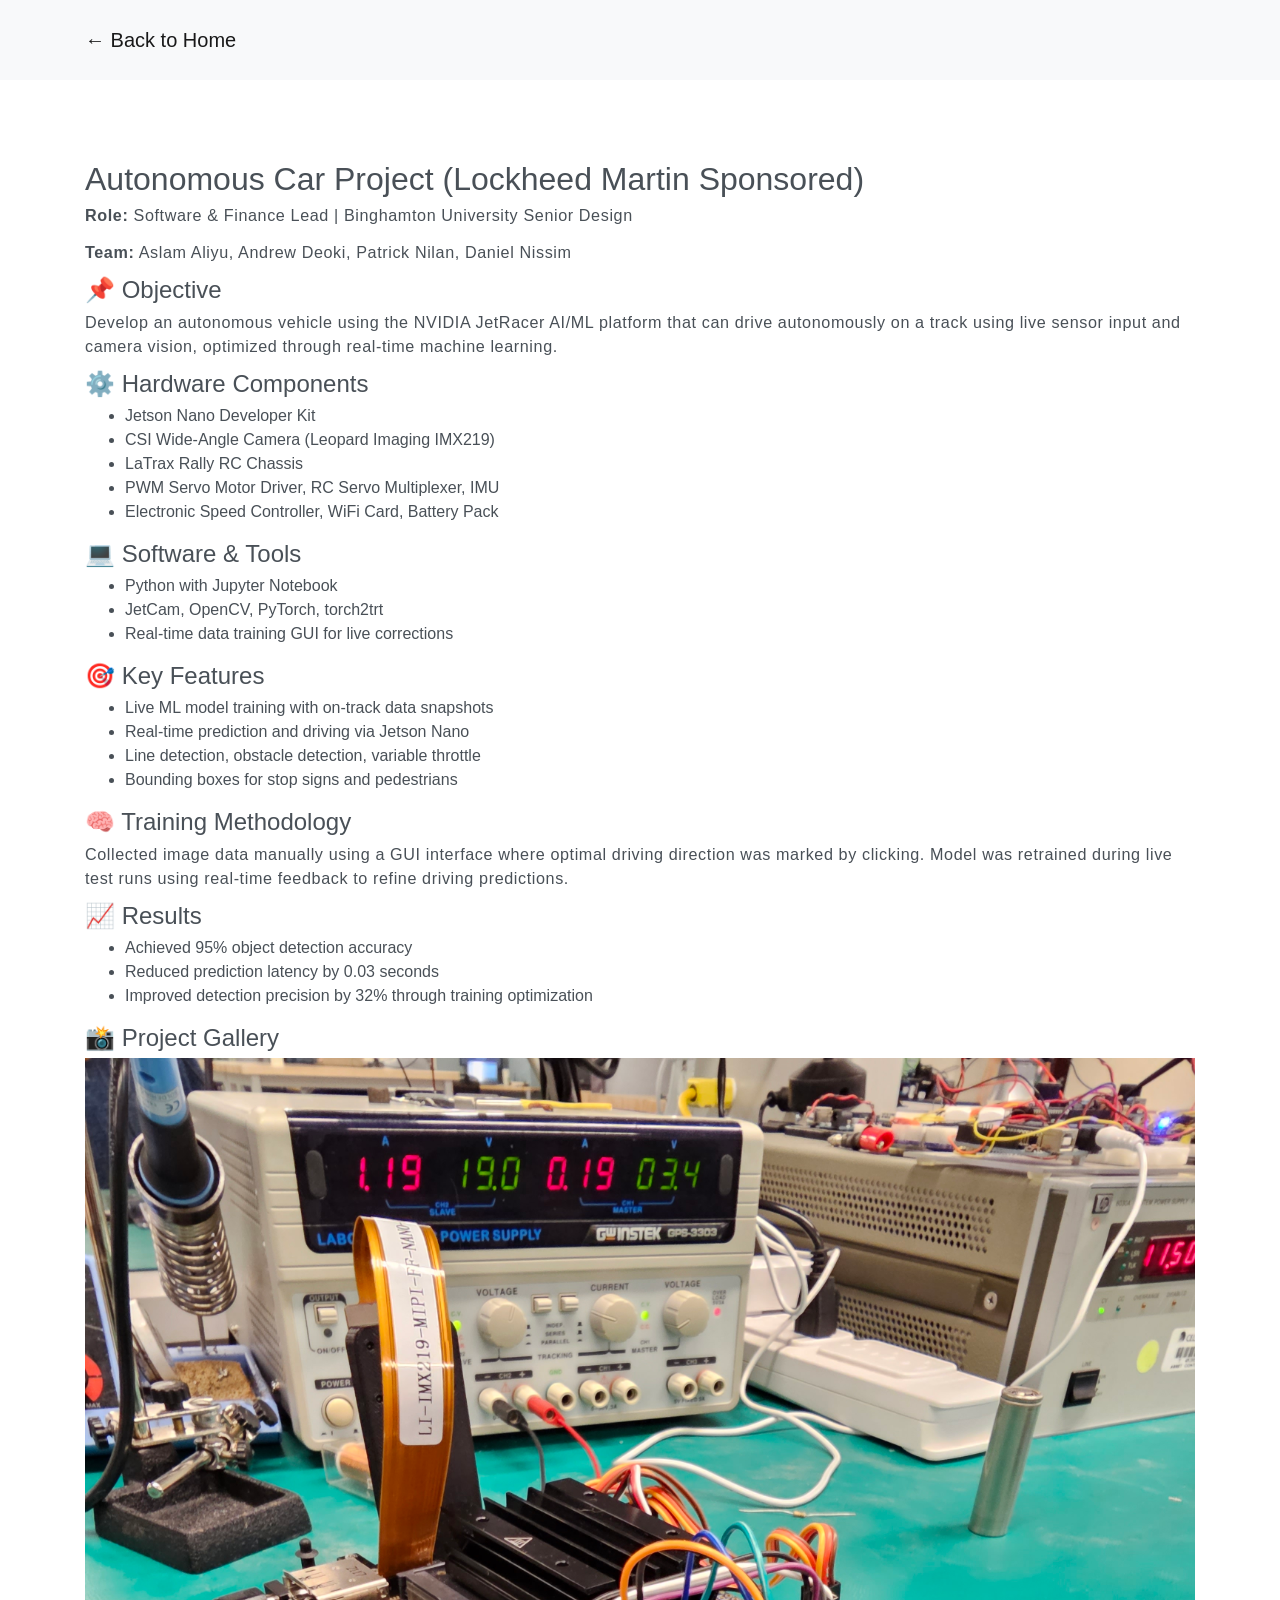
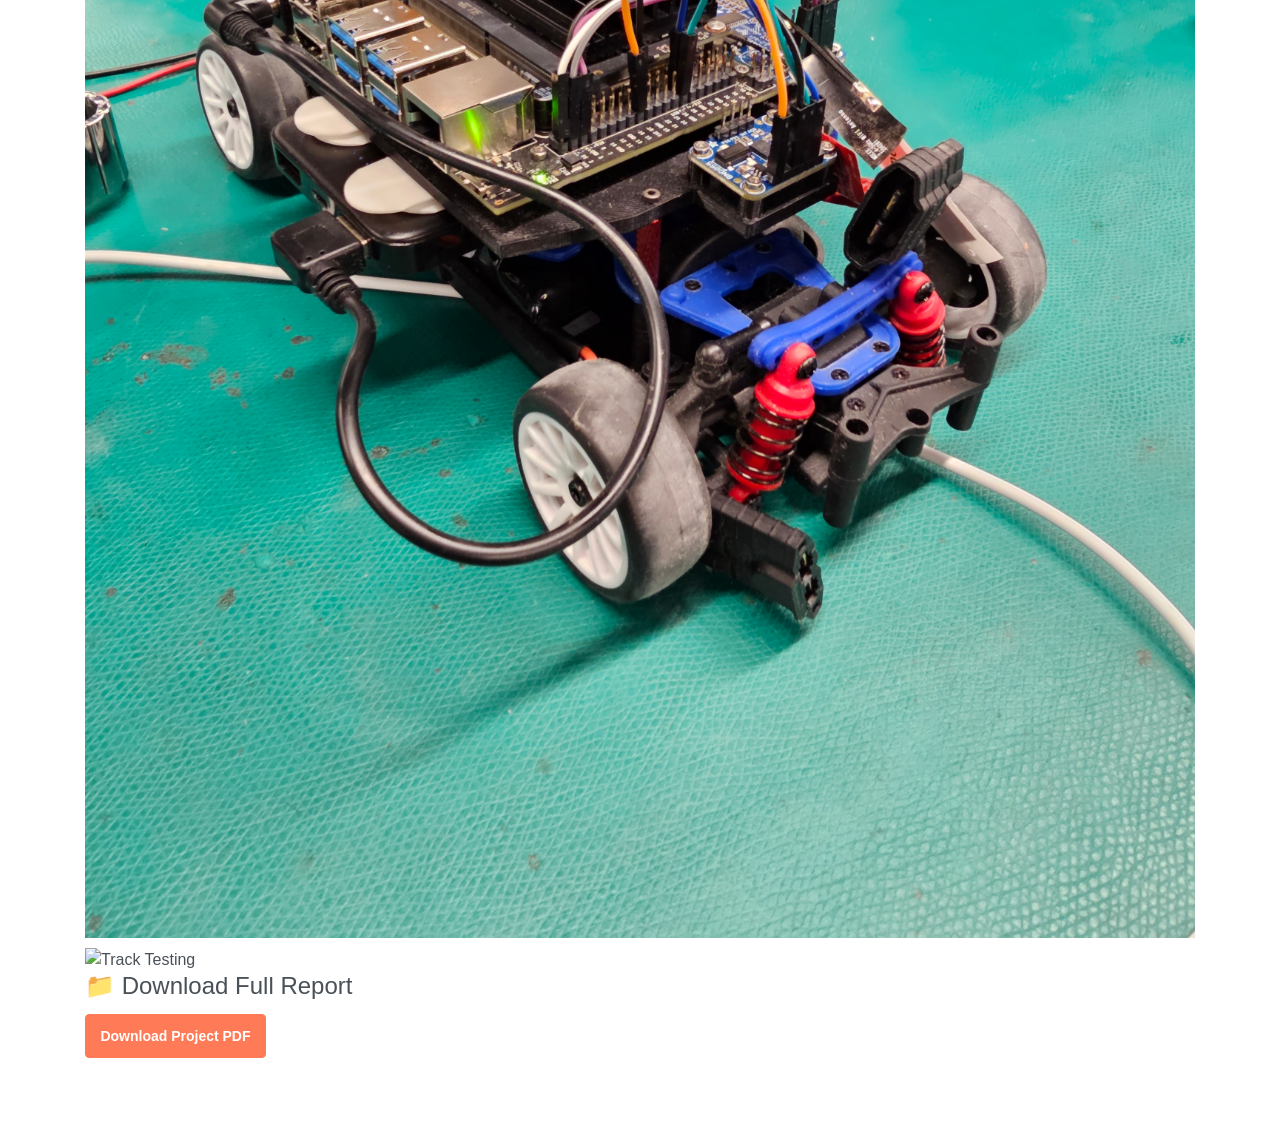
==== autonomous-car.html @ 10927c23 "Updated homepage layout and project portfolio" ====
<!DOCTYPE html>
<html lang="en">
<head>
  <meta charset="UTF-8" />
  <meta name="viewport" content="width=device-width, initial-scale=1.0" />
  <title>Autonomous Car (Lockheed Martin)</title>
  <link rel="stylesheet" href="assets/css/steller.css" />
</head>
<body>

  <nav class="navbar navbar-light bg-light">
    <div class="container">
      <a class="navbar-brand" href="index.html">← Back to Home</a>
    </div>
  </nav>

  <section class="section">
    <div class="container">
      <h2>Autonomous Car Project (Lockheed Martin Sponsored)</h2>
      <p><strong>Role:</strong> Software & Finance Lead | Binghamton University Senior Design</p>
      <p><strong>Team:</strong> Aslam Aliyu, Andrew Deoki, Patrick Nilan, Daniel Nissim</p>

      <h4>📌 Objective</h4>
      <p>Develop an autonomous vehicle using the NVIDIA JetRacer AI/ML platform that can drive autonomously on a track using live sensor input and camera vision, optimized through real-time machine learning.</p>

      <h4>⚙️ Hardware Components</h4>
      <ul>
        <li>Jetson Nano Developer Kit</li>
        <li>CSI Wide-Angle Camera (Leopard Imaging IMX219)</li>
        <li>LaTrax Rally RC Chassis</li>
        <li>PWM Servo Motor Driver, RC Servo Multiplexer, IMU</li>
        <li>Electronic Speed Controller, WiFi Card, Battery Pack</li>
      </ul>

      <h4>💻 Software & Tools</h4>
      <ul>
        <li>Python with Jupyter Notebook</li>
        <li>JetCam, OpenCV, PyTorch, torch2trt</li>
        <li>Real-time data training GUI for live corrections</li>
      </ul>

      <h4>🎯 Key Features</h4>
      <ul>
        <li>Live ML model training with on-track data snapshots</li>
        <li>Real-time prediction and driving via Jetson Nano</li>
        <li>Line detection, obstacle detection, variable throttle</li>
        <li>Bounding boxes for stop signs and pedestrians</li>
      </ul>

      <h4>🧠 Training Methodology</h4>
      <p>Collected image data manually using a GUI interface where optimal driving direction was marked by clicking. Model was retrained during live test runs using real-time feedback to refine driving predictions.</p>

      <h4>📈 Results</h4>
      <ul>
        <li>Achieved 95% object detection accuracy</li>
        <li>Reduced prediction latency by 0.03 seconds</li>
        <li>Improved detection precision by 32% through training optimization</li>
      </ul>

      <h4>📸 Project Gallery</h4>
      <img src="assets/imgs/jetsoncar.jpg" alt="Jetson Car Build" style="max-width: 100%; margin-bottom: 10px;" />
      <img src="assets/imgs/jetsontrack.jpeg" alt="Track Testing" style="max-width: 100%;" />

      <h4>📁 Download Full Report</h4>
      <a href="assets/docs/ECD304_Final_Detailed_Design.pdf" download class="btn btn-primary mt-2">Download Project PDF</a>

    </div>
  </section>

</body>
</html>
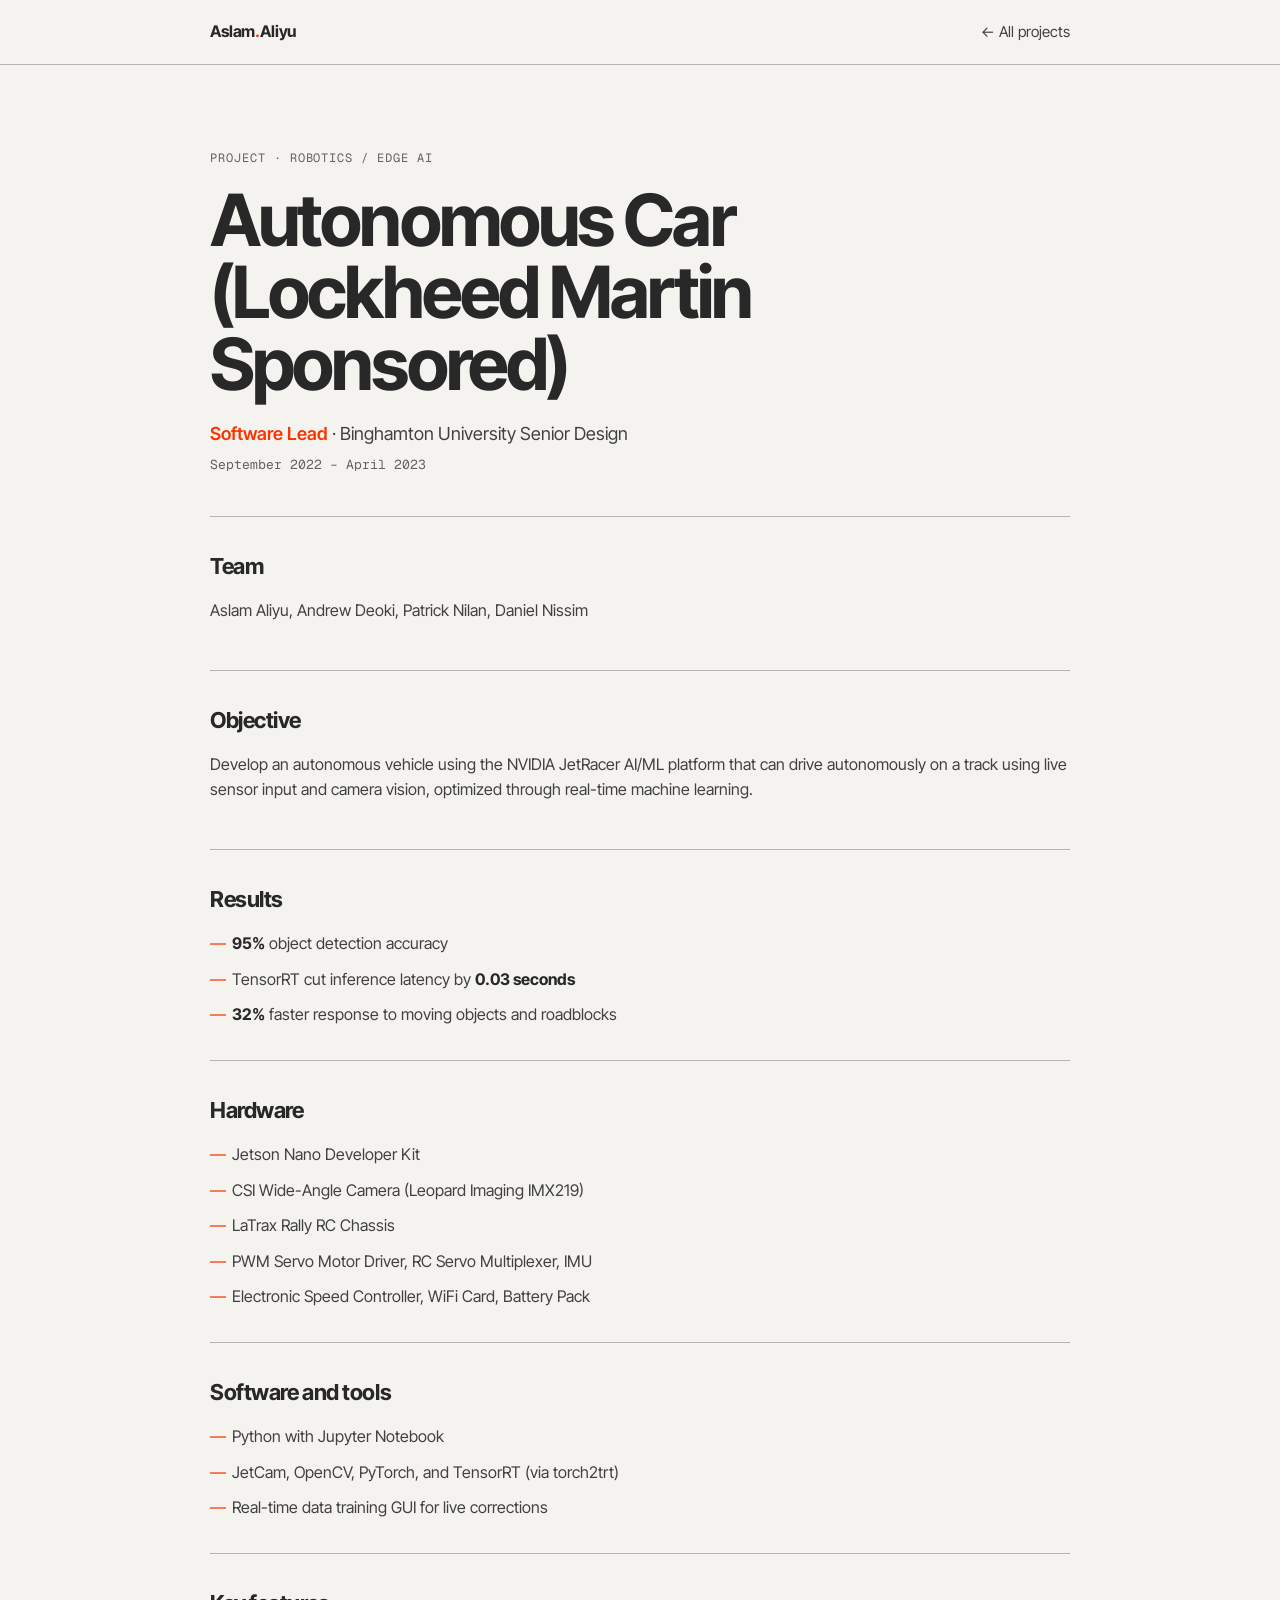
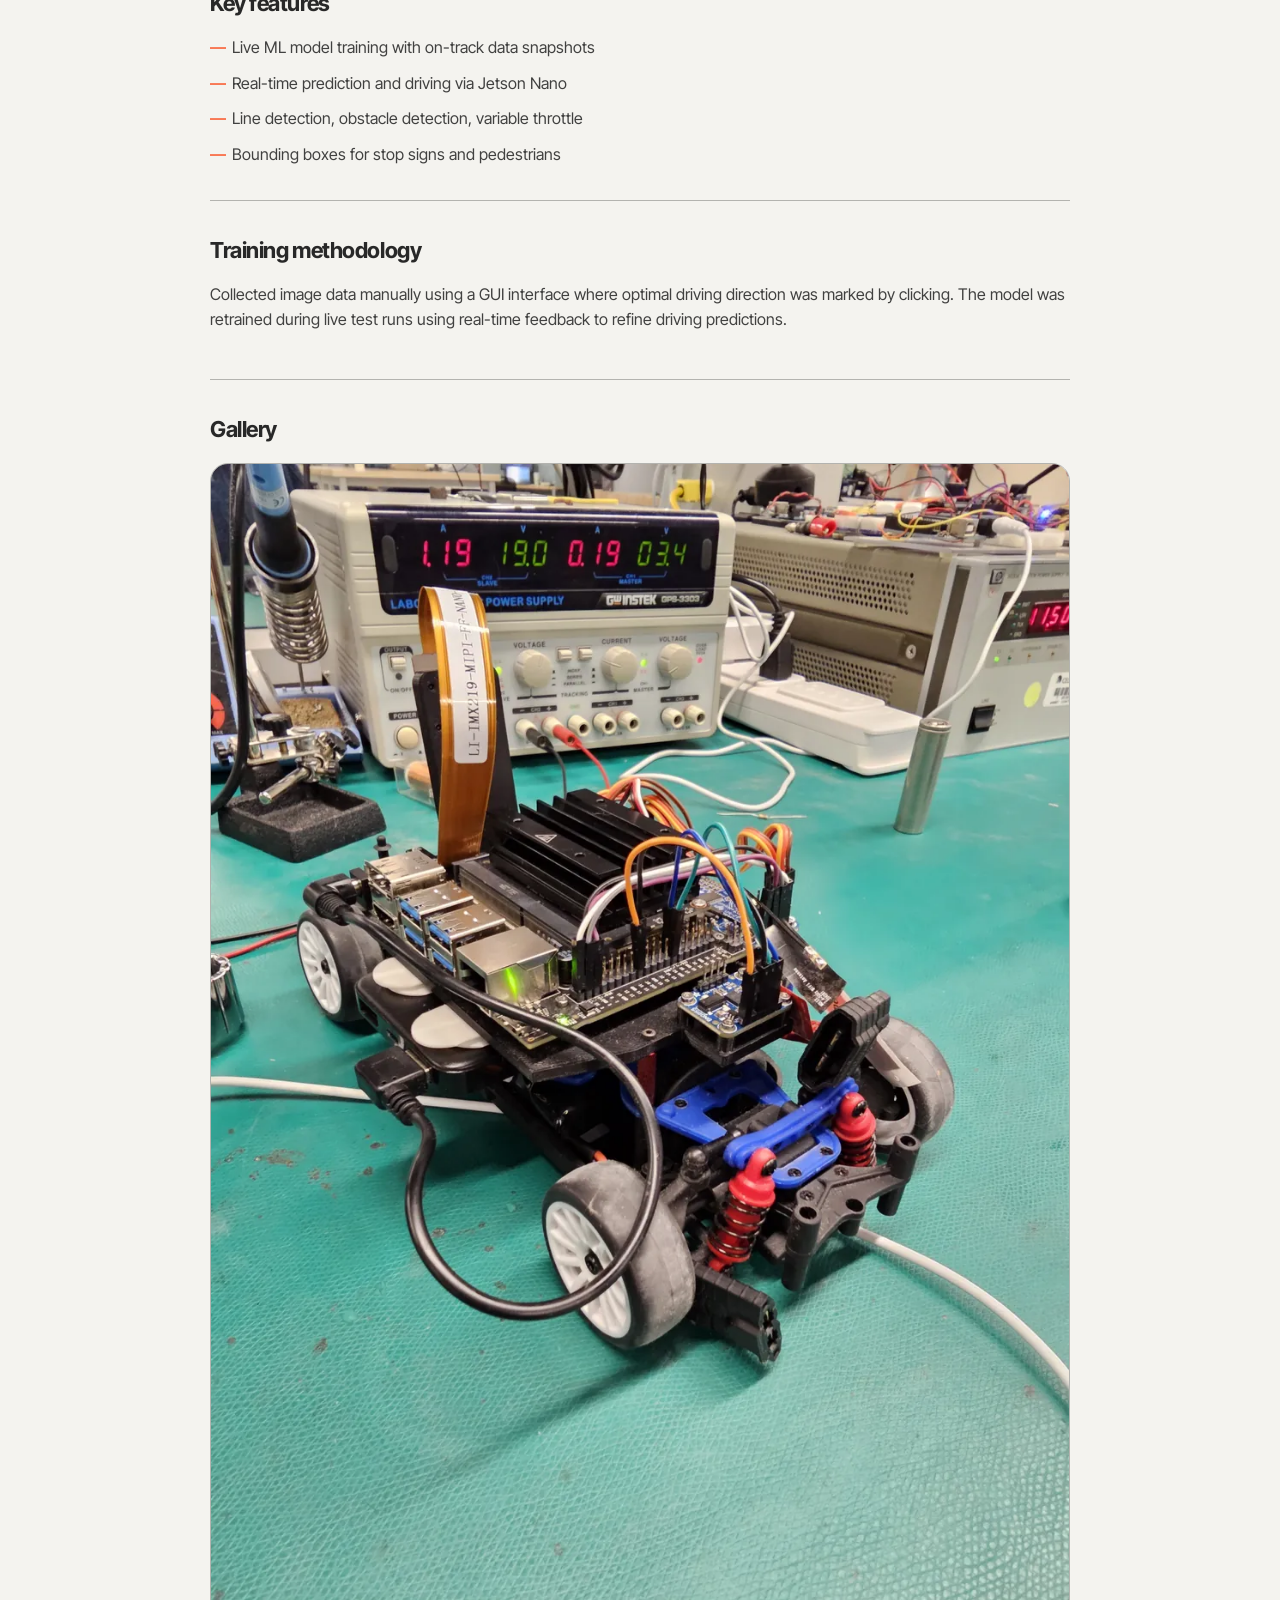
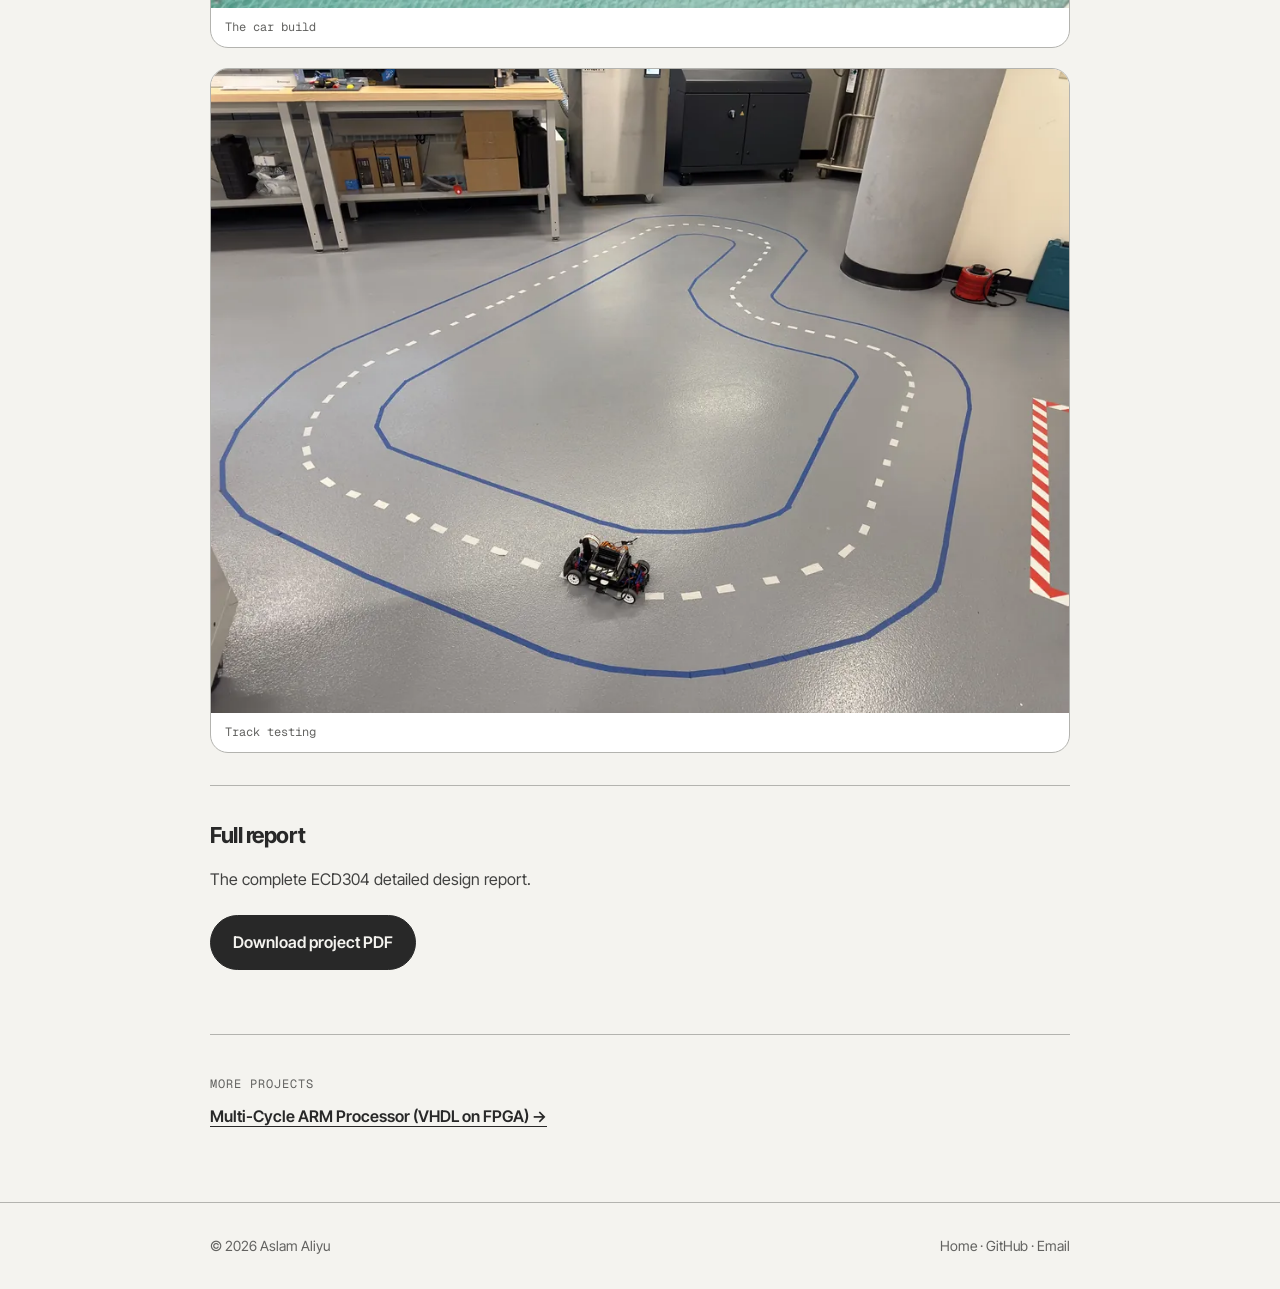
==== commit 19de827d: "Restore photos and features in the new homepage design - Bring back the hero portrait, the About pho" ====
--- a/autonomous-car.html
+++ b/autonomous-car.html
@@ -1,71 +1,121 @@
-<!DOCTYPE html>
+<!doctype html>
 <html lang="en">
 <head>
   <meta charset="UTF-8" />
   <meta name="viewport" content="width=device-width, initial-scale=1.0" />
-  <title>Autonomous Car (Lockheed Martin)</title>
-  <link rel="stylesheet" href="assets/css/steller.css" />
+  <title>Autonomous Car (Lockheed Martin Sponsored) — Aslam Aliyu</title>
+  <meta name="description" content="Software Lead on a Lockheed Martin–sponsored senior capstone: a vision-only autonomous car on Nvidia Jetson Nano." />
+  <link rel="canonical" href="https://www.aslamaliyu.com/autonomous-car.html" />
+  <link rel="icon" href="data:image/svg+xml,%3Csvg xmlns='http://www.w3.org/2000/svg' viewBox='0 0 64 64'%3E%3Crect width='64' height='64' rx='14' fill='%23fa3600'/%3E%3Ctext x='32' y='43' font-family='Arial,sans-serif' font-size='28' font-weight='700' text-anchor='middle' fill='%23ffffff'%3EAA%3C/text%3E%3C/svg%3E" />
+  <link rel="preconnect" href="https://fonts.googleapis.com" />
+  <link rel="preconnect" href="https://fonts.gstatic.com" crossorigin />
+  <link href="https://fonts.googleapis.com/css2?family=Inter+Tight:wght@400;500;600;700&family=Geist+Mono:wght@400;500&display=swap" rel="stylesheet" />
+  <link rel="stylesheet" href="assets/css/project.css" />
 </head>
 <body>
 
-  <nav class="navbar navbar-light bg-light">
-    <div class="container">
-      <a class="navbar-brand" href="index.html">← Back to Home</a>
+  <header class="site-header">
+    <div class="wrap">
+      <a href="index.html" class="logo">Aslam<span>.</span>Aliyu</a>
+      <a href="index.html#projects" class="back">← All projects</a>
     </div>
-  </nav>
+  </header>
 
-  <section class="section">
-    <div class="container">
-      <h2>Autonomous Car Project (Lockheed Martin Sponsored)</h2>
-      <p><strong>Role:</strong> Software & Finance Lead | Binghamton University Senior Design</p>
-      <p><strong>Team:</strong> Aslam Aliyu, Andrew Deoki, Patrick Nilan, Daniel Nissim</p>
+  <main>
+    <div class="wrap project-head">
+      <p class="label">Project · Robotics / Edge AI</p>
+      <h1>Autonomous Car (Lockheed Martin Sponsored)</h1>
+      <p class="role"><strong>Software Lead</strong> · Binghamton University Senior Design</p>
+      <p class="dates">September 2022 – April 2023</p>
+    </div>
 
-      <h4>📌 Objective</h4>
-      <p>Develop an autonomous vehicle using the NVIDIA JetRacer AI/ML platform that can drive autonomously on a track using live sensor input and camera vision, optimized through real-time machine learning.</p>
+    <div class="wrap">
+      <section class="block">
+        <h2>Team</h2>
+        <p>Aslam Aliyu, Andrew Deoki, Patrick Nilan, Daniel Nissim</p>
+      </section>
 
-      <h4>⚙️ Hardware Components</h4>
-      <ul>
-        <li>Jetson Nano Developer Kit</li>
-        <li>CSI Wide-Angle Camera (Leopard Imaging IMX219)</li>
-        <li>LaTrax Rally RC Chassis</li>
-        <li>PWM Servo Motor Driver, RC Servo Multiplexer, IMU</li>
-        <li>Electronic Speed Controller, WiFi Card, Battery Pack</li>
-      </ul>
+      <section class="block">
+        <h2>Objective</h2>
+        <p>Develop an autonomous vehicle using the NVIDIA JetRacer AI/ML platform that can drive autonomously on a track using live sensor input and camera vision, optimized through real-time machine learning.</p>
+      </section>
 
-      <h4>💻 Software & Tools</h4>
-      <ul>
-        <li>Python with Jupyter Notebook</li>
-        <li>JetCam, OpenCV, PyTorch, torch2trt</li>
-        <li>Real-time data training GUI for live corrections</li>
-      </ul>
+      <section class="block">
+        <h2>Results</h2>
+        <ul>
+          <li><strong>95%</strong> object detection accuracy</li>
+          <li>TensorRT cut inference latency by <strong>0.03 seconds</strong></li>
+          <li><strong>32%</strong> faster response to moving objects and roadblocks</li>
+        </ul>
+      </section>
 
-      <h4>🎯 Key Features</h4>
-      <ul>
-        <li>Live ML model training with on-track data snapshots</li>
-        <li>Real-time prediction and driving via Jetson Nano</li>
-        <li>Line detection, obstacle detection, variable throttle</li>
-        <li>Bounding boxes for stop signs and pedestrians</li>
-      </ul>
+      <section class="block">
+        <h2>Hardware</h2>
+        <ul>
+          <li>Jetson Nano Developer Kit</li>
+          <li>CSI Wide-Angle Camera (Leopard Imaging IMX219)</li>
+          <li>LaTrax Rally RC Chassis</li>
+          <li>PWM Servo Motor Driver, RC Servo Multiplexer, IMU</li>
+          <li>Electronic Speed Controller, WiFi Card, Battery Pack</li>
+        </ul>
+      </section>
 
-      <h4>🧠 Training Methodology</h4>
-      <p>Collected image data manually using a GUI interface where optimal driving direction was marked by clicking. Model was retrained during live test runs using real-time feedback to refine driving predictions.</p>
+      <section class="block">
+        <h2>Software and tools</h2>
+        <ul>
+          <li>Python with Jupyter Notebook</li>
+          <li>JetCam, OpenCV, PyTorch, and TensorRT (via torch2trt)</li>
+          <li>Real-time data training GUI for live corrections</li>
+        </ul>
+      </section>
 
-      <h4>📈 Results</h4>
-      <ul>
-        <li>Achieved 95% object detection accuracy</li>
-        <li>Reduced prediction latency by 0.03 seconds</li>
-        <li>Improved detection precision by 32% through training optimization</li>
-      </ul>
+      <section class="block">
+        <h2>Key features</h2>
+        <ul>
+          <li>Live ML model training with on-track data snapshots</li>
+          <li>Real-time prediction and driving via Jetson Nano</li>
+          <li>Line detection, obstacle detection, variable throttle</li>
+          <li>Bounding boxes for stop signs and pedestrians</li>
+        </ul>
+      </section>
 
-      <h4>📸 Project Gallery</h4>
-      <img src="assets/imgs/jetsoncar.jpg" alt="Jetson Car Build" style="max-width: 100%; margin-bottom: 10px;" />
-      <img src="assets/imgs/jetsontrack.jpeg" alt="Track Testing" style="max-width: 100%;" />
+      <section class="block">
+        <h2>Training methodology</h2>
+        <p>Collected image data manually using a GUI interface where optimal driving direction was marked by clicking. The model was retrained during live test runs using real-time feedback to refine driving predictions.</p>
+      </section>
 
-      <h4>📁 Download Full Report</h4>
-      <a href="assets/docs/ECD304_Final_Detailed_Design.pdf" download class="btn btn-primary mt-2">Download Project PDF</a>
+      <section class="block">
+        <h2>Gallery</h2>
+        <div class="gallery">
+          <figure>
+            <img src="assets/imgs/jetsoncar.webp" width="1000" height="1333" loading="lazy" alt="The small car on a lab bench, with its Jetson board, camera cable, and wheels visible" />
+            <figcaption>The car build</figcaption>
+          </figure>
+          <figure>
+            <img src="assets/imgs/jetsontrack.webp" width="1000" height="750" loading="lazy" alt="The car on a painted track on a lab floor, with white dashed and blue lines marking the course" />
+            <figcaption>Track testing</figcaption>
+          </figure>
+        </div>
+      </section>
 
+      <section class="block">
+        <h2>Full report</h2>
+        <p>The complete ECD304 detailed design report.</p>
+        <a href="docs/ECD304_Final_Detailed_Design.pdf" class="btn solid" download>Download project PDF</a>
+      </section>
+
+      <section class="more">
+        <p class="label" style="margin:0 0 10px;">More projects</p>
+        <a href="multi-cycle-arm.html">Multi-Cycle ARM Processor (VHDL on FPGA) →</a>
+      </section>
     </div>
-  </section>
+  </main>
 
+  <footer>
+    <div class="wrap">
+      <span>© 2026 Aslam Aliyu</span>
+      <span><a href="index.html">Home</a> · <a href="https://github.com/AslamAliyu" target="_blank" rel="noopener">GitHub</a> · <a href="mailto:aslamaliyu@gmail.com">Email</a></span>
+    </div>
+  </footer>
 </body>
 </html>
--- a/assets/css/project.css
+++ b/assets/css/project.css
@@ -0,0 +1,69 @@
+/* Project detail pages. Shares the homepage's tokens, type, and dark mode. */
+:root {
+  --ink: #282828;
+  --ink-soft: #414140;
+  --gray: #626260;
+  --line: #b3b3af;
+  --paper: #f4f3ef;
+  --white: #ffffff;
+  --brand: #fa3600;
+  --display: "Inter Tight", "Helvetica Neue", Arial, sans-serif;
+  --mono: "Geist Mono", ui-monospace, Menlo, monospace;
+}
+@media (prefers-color-scheme: dark) {
+  :root:not([data-theme="light"]) { --ink: #f4f3ef; --ink-soft: #d6d5d0; --gray: #b3b3af; --line: #3a3a38; --paper: #141413; --white: #1b1b1a; }
+}
+:root[data-theme="dark"] { --ink: #f4f3ef; --ink-soft: #d6d5d0; --gray: #b3b3af; --line: #3a3a38; --paper: #141413; --white: #1b1b1a; }
+
+* { box-sizing: border-box; }
+body { margin: 0; background: var(--paper); color: var(--ink); font-family: var(--display); line-height: 1.6; -webkit-font-smoothing: antialiased; }
+img { display: block; max-width: 100%; height: auto; }
+a { color: inherit; }
+a:focus-visible { outline: 2px solid var(--brand); outline-offset: 3px; }
+
+.site-header { position: sticky; top: 0; z-index: 10; background: color-mix(in srgb, var(--paper) 88%, transparent); backdrop-filter: blur(10px); border-bottom: 1px solid var(--line); }
+.site-header .wrap { display: flex; align-items: center; justify-content: space-between; height: 64px; }
+.logo { font-weight: 700; text-decoration: none; letter-spacing: -.01em; }
+.logo span { color: var(--brand); }
+.back { font-size: 15px; text-decoration: none; color: var(--ink-soft); }
+.back:hover { color: var(--brand); }
+
+.wrap { width: min(860px, calc(100% - 32px)); margin: 0 auto; }
+.label { font-family: var(--mono); font-size: 12px; letter-spacing: .08em; text-transform: uppercase; color: var(--gray); }
+
+.project-head { padding: 72px 0 40px; }
+h1 { font-size: clamp(40px, 6vw, 72px); line-height: 1; letter-spacing: -.04em; margin: 16px 0 20px; }
+.role { font-size: 18px; color: var(--ink-soft); margin: 0 0 6px; }
+.role strong { color: var(--brand); font-weight: 600; }
+.dates { font-family: var(--mono); font-size: 13px; color: var(--gray); margin: 0; }
+
+section.block { padding: 32px 0; border-top: 1px solid var(--line); }
+section.block h2 { font-size: 22px; letter-spacing: -.02em; margin: 0 0 14px; }
+section.block p { margin: 0 0 14px; color: var(--ink-soft); }
+section.block ul { margin: 0; padding: 0; list-style: none; display: grid; gap: 10px; }
+section.block li { color: var(--ink-soft); padding-left: 22px; position: relative; }
+section.block li::before { content: "—"; position: absolute; left: 0; color: var(--brand); }
+section.block li strong { color: var(--ink); }
+
+.gallery { display: grid; gap: 20px; margin-top: 16px; }
+.gallery figure { margin: 0; border: 1px solid var(--line); border-radius: 18px; overflow: hidden; background: var(--white); }
+.gallery img { width: 100%; }
+.gallery figcaption { font-family: var(--mono); font-size: 12px; color: var(--gray); padding: 10px 14px; }
+
+.btn { display: inline-flex; align-items: center; gap: 8px; padding: 14px 22px; border-radius: 999px; border: 1px solid var(--ink); text-decoration: none; font-weight: 600; margin-top: 8px; }
+.btn.solid { background: var(--ink); color: var(--paper); }
+.btn:hover { border-color: var(--brand); color: var(--brand); }
+.btn.solid:hover { background: var(--brand); border-color: var(--brand); color: #fff; }
+
+.more { padding: 40px 0 72px; border-top: 1px solid var(--line); margin-top: 32px; }
+.more a { font-weight: 600; text-underline-offset: 4px; }
+.more a:hover { color: var(--brand); }
+
+footer { padding: 32px 0; border-top: 1px solid var(--line); font-size: 14px; color: var(--gray); }
+footer .wrap { display: flex; justify-content: space-between; flex-wrap: wrap; gap: 12px; }
+footer a { text-decoration: none; }
+footer a:hover { color: var(--brand); }
+
+@media (max-width: 560px) {
+  .project-head { padding: 48px 0 28px; }
+}
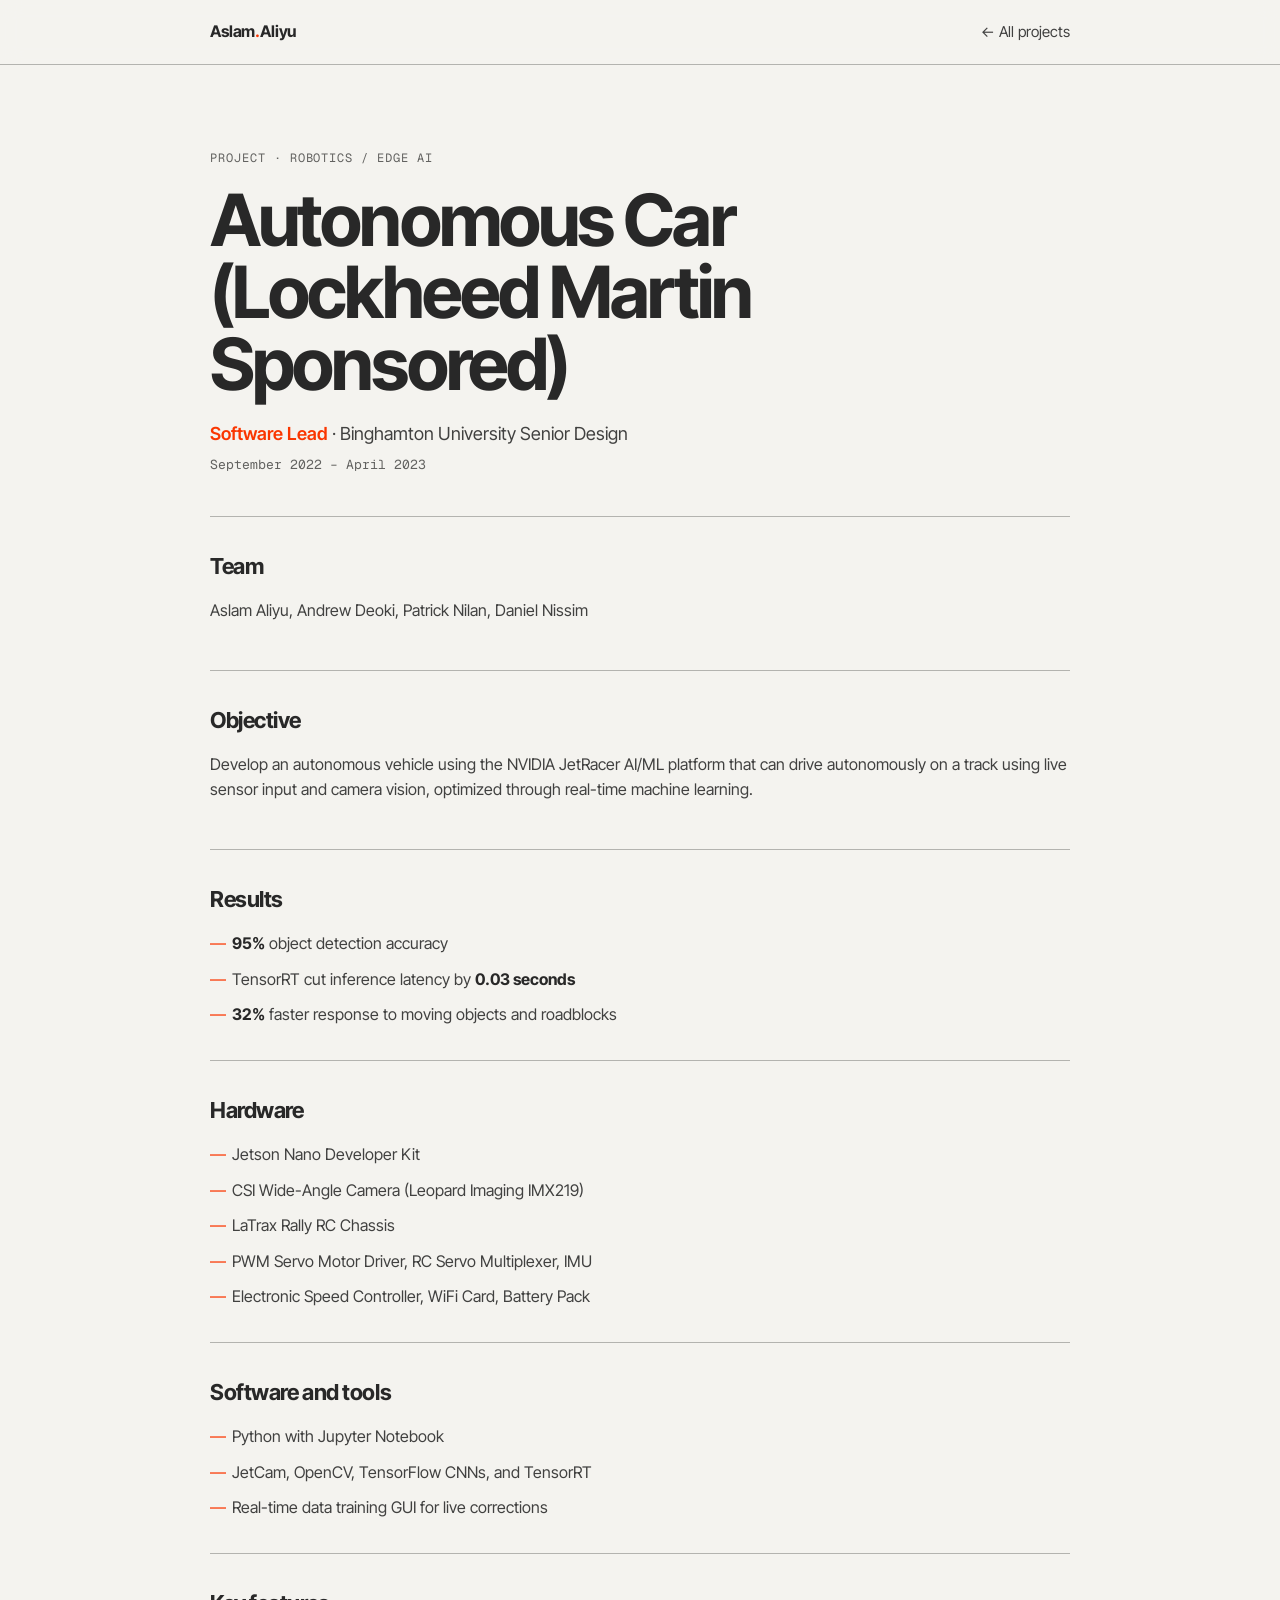
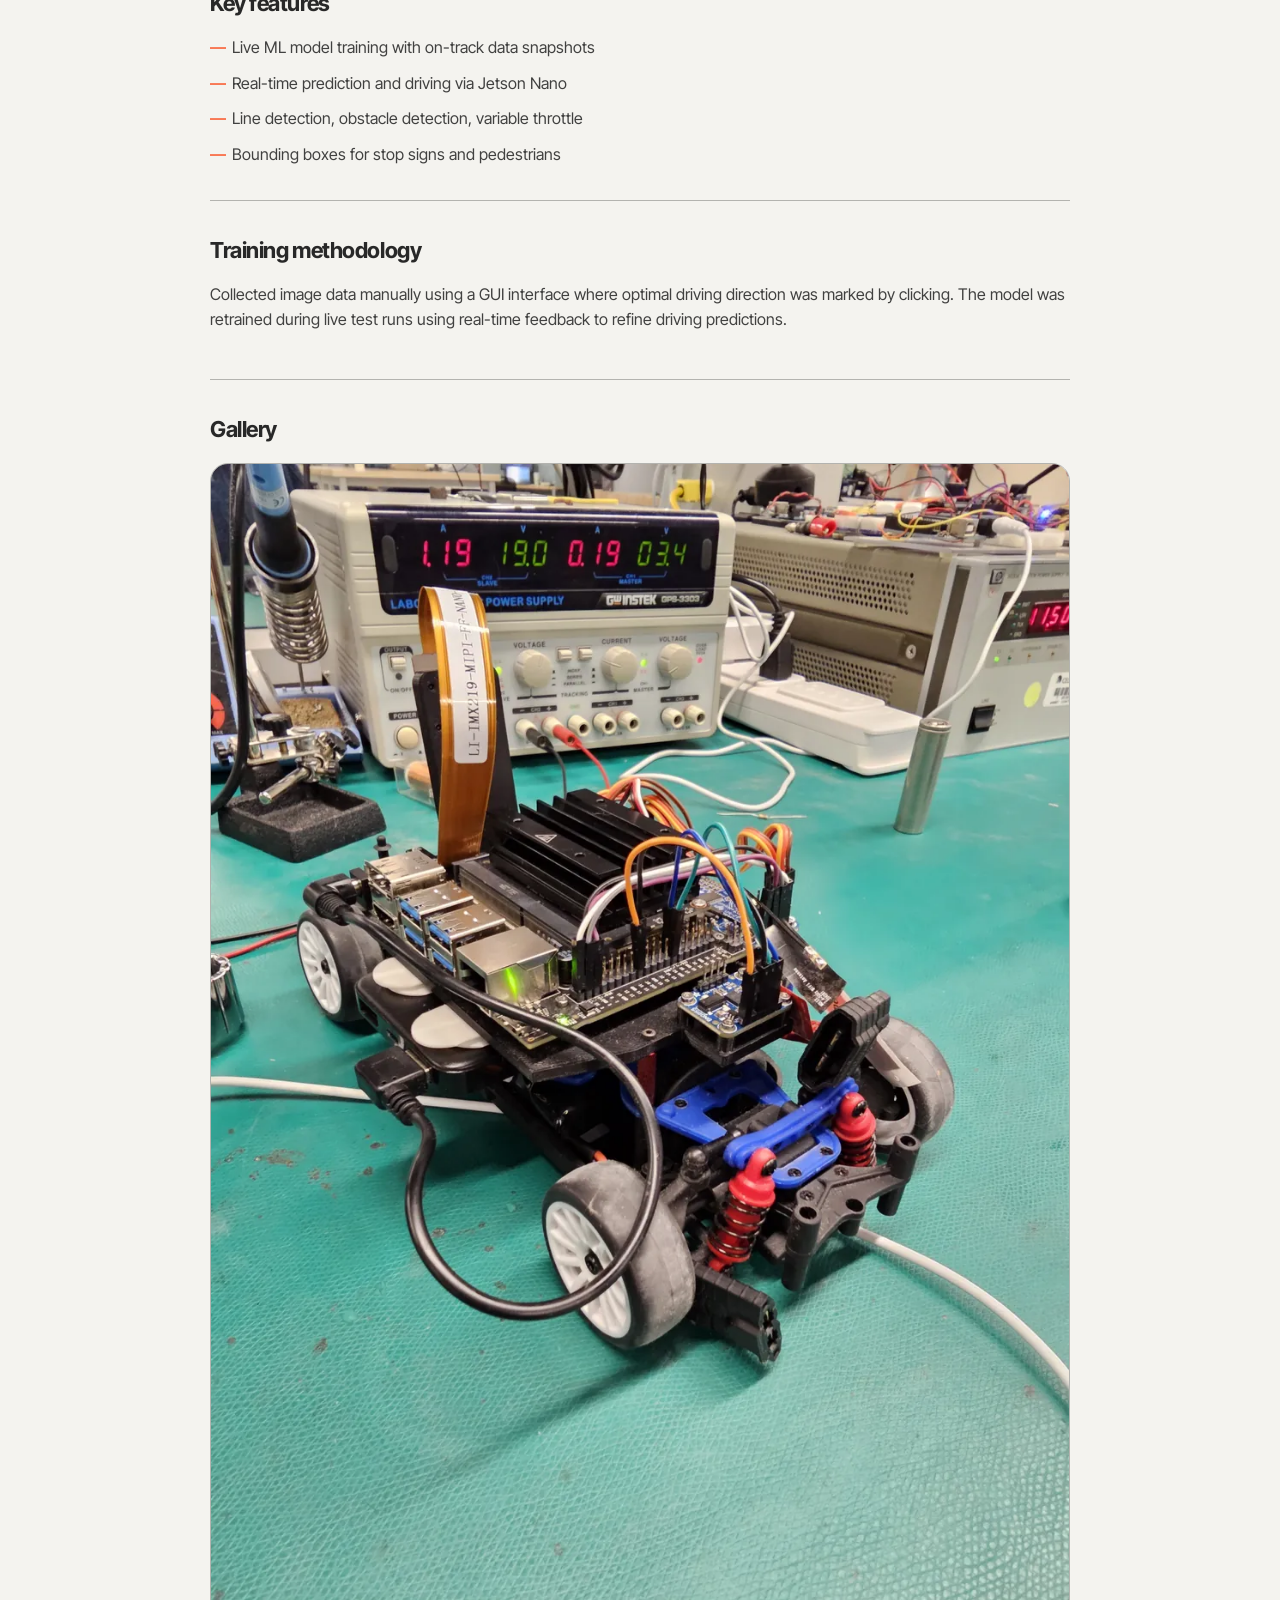
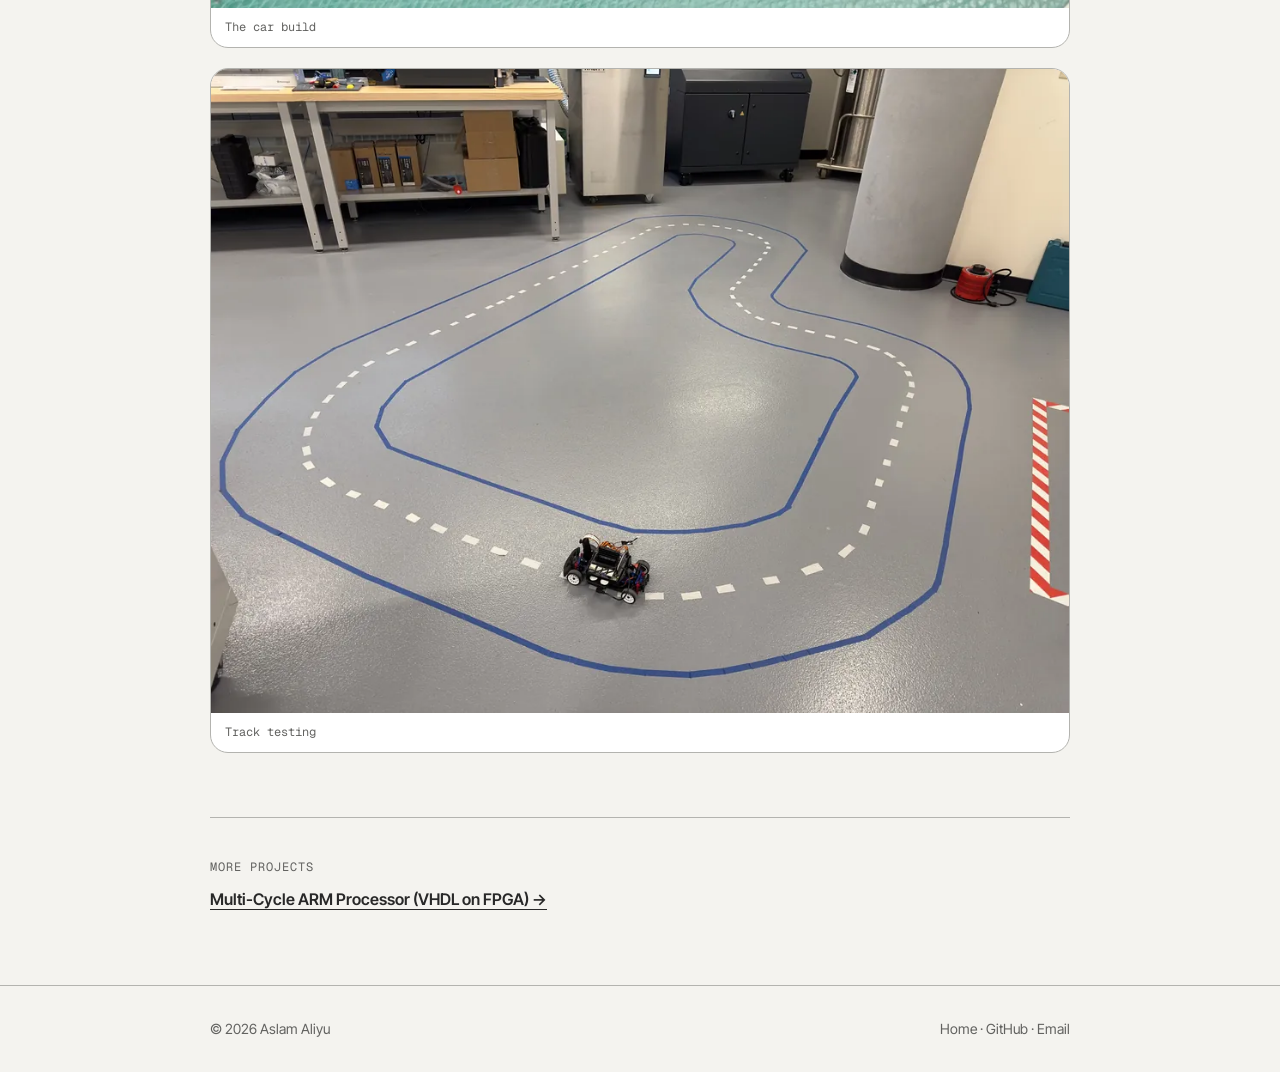
==== commit cb073f5e: "Align site with the reference resume; remove unused files - Lockheed project uses TensorFlow (CNNs) " ====
--- a/autonomous-car.html
+++ b/autonomous-car.html
@@ -64,7 +64,7 @@
         <h2>Software and tools</h2>
         <ul>
           <li>Python with Jupyter Notebook</li>
-          <li>JetCam, OpenCV, PyTorch, and TensorRT (via torch2trt)</li>
+          <li>JetCam, OpenCV, TensorFlow CNNs, and TensorRT</li>
           <li>Real-time data training GUI for live corrections</li>
         </ul>
       </section>
@@ -98,12 +98,6 @@
         </div>
       </section>
 
-      <section class="block">
-        <h2>Full report</h2>
-        <p>The complete ECD304 detailed design report.</p>
-        <a href="docs/ECD304_Final_Detailed_Design.pdf" class="btn solid" download>Download project PDF</a>
-      </section>
-
       <section class="more">
         <p class="label" style="margin:0 0 10px;">More projects</p>
         <a href="multi-cycle-arm.html">Multi-Cycle ARM Processor (VHDL on FPGA) →</a>
